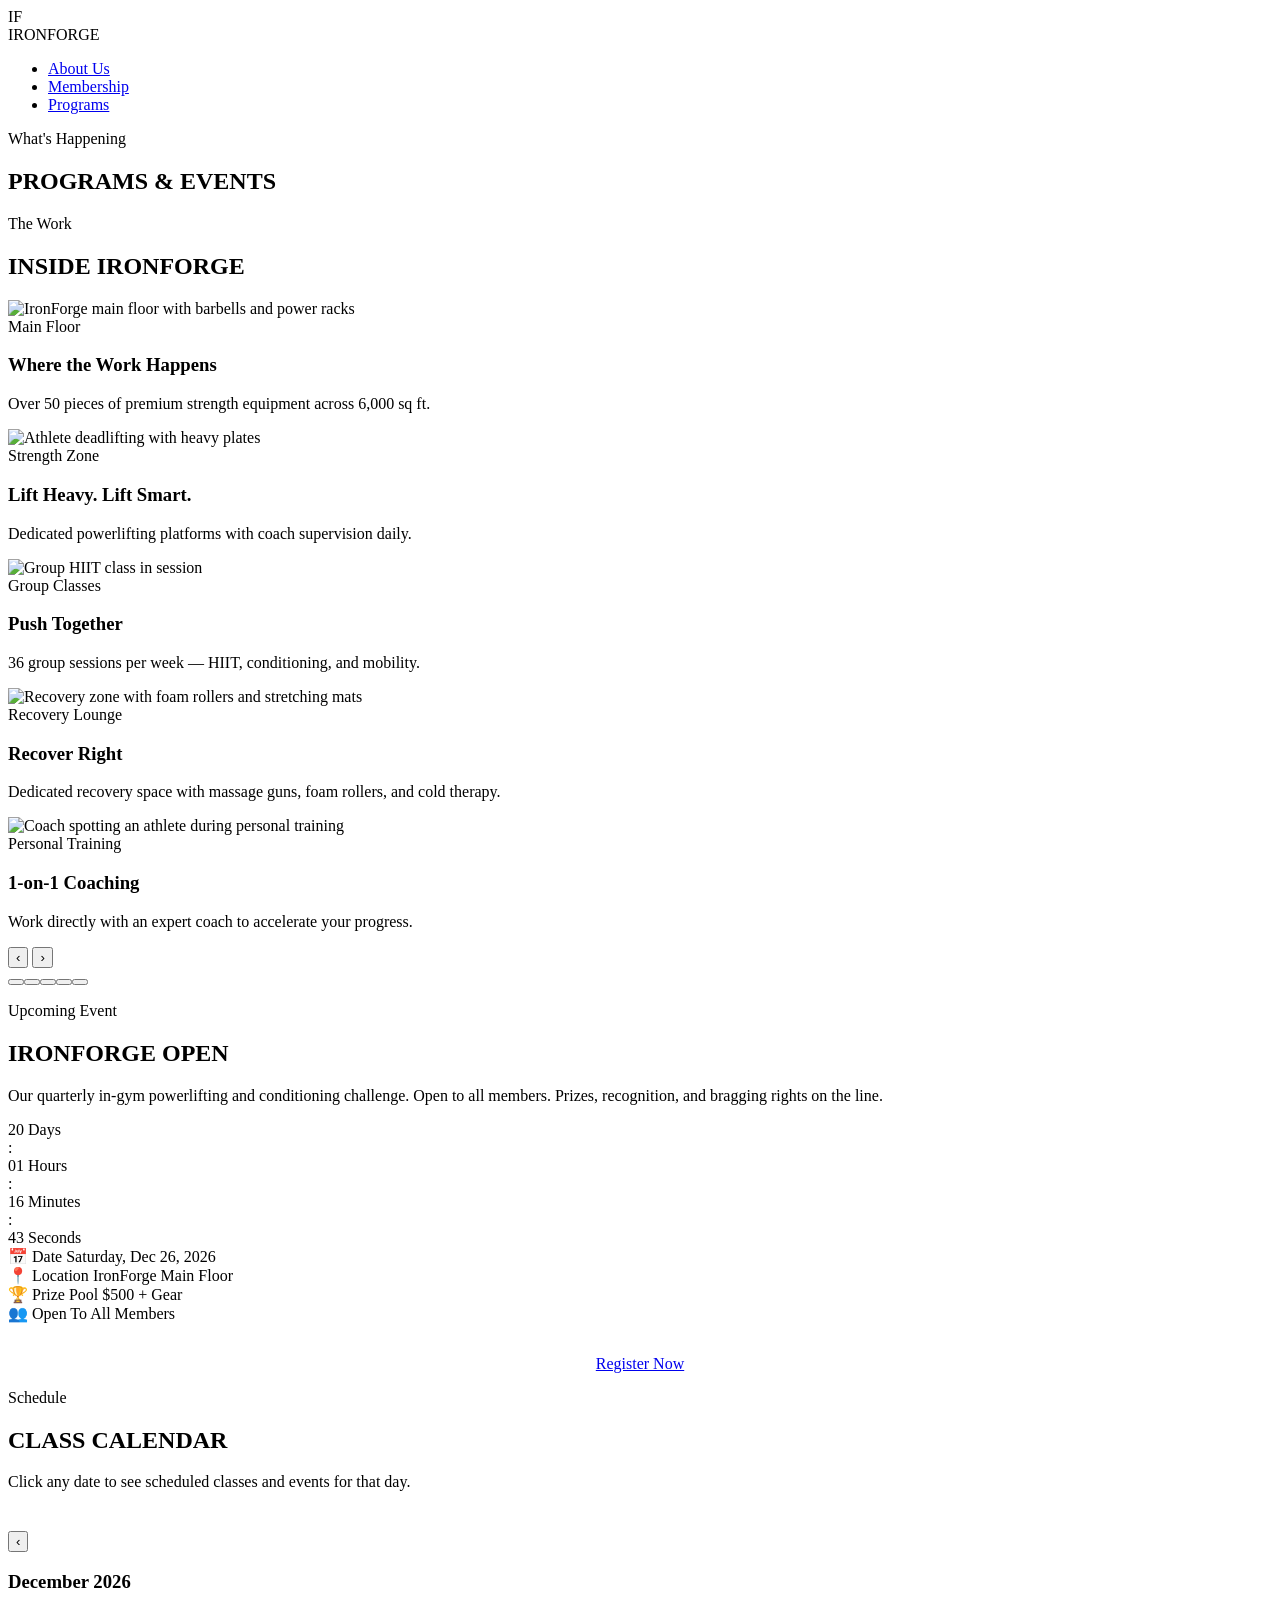
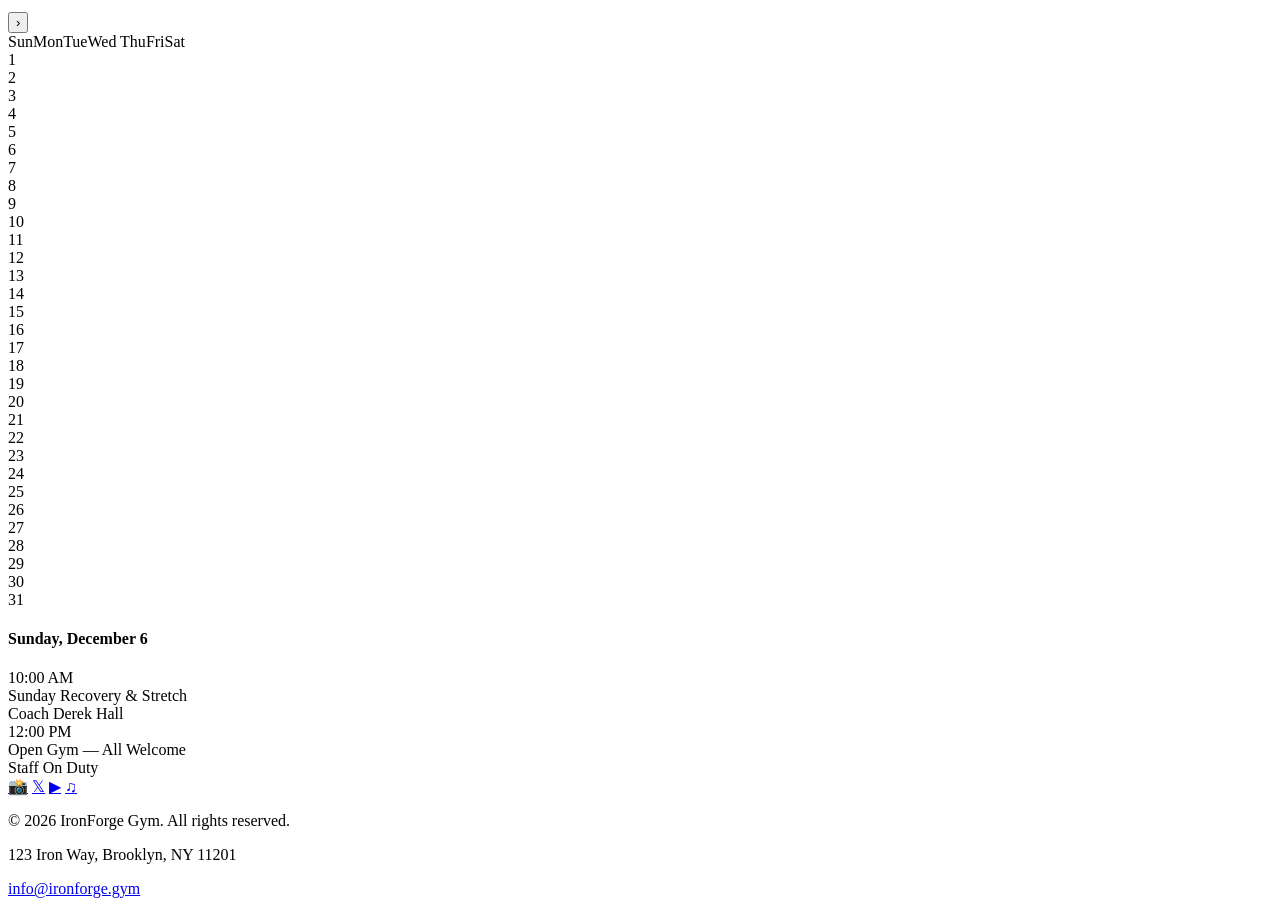
==== creativity.html @ 00d5fd5e "Add files via upload" ====
<!DOCTYPE html>
<html lang="en">
<head>
  <meta charset="UTF-8" />
  <meta name="viewport" content="width=device-width, initial-scale=1.0" />
  <title>IronForge Gym — Programs &amp; Events</title>
  <!-- Requirement: External CSS file -->
  <link rel="stylesheet" href="css/ironforge.css"/>
</head>
<body>
  <div class="page-wrapper">

    <!-- ── NAVBAR: Logo + Company Name + Nav Bar ── -->
    <nav class="navbar">
      <div class="navbar-brand">
        <div class="navbar-logo">IF</div>
        <span class="navbar-name">IRON<span>FORGE</span></span>
      </div>
      <ul class="navbar-links">
        <li><a href="index.html">About Us</a></li>
        <li><a href="membership.html">Membership</a></li>
        <li><a href="creativity.html" class="active">Programs</a></li>
      </ul>
    </nav>

    <main>

      <!-- ── PAGE HEADER ── -->
      <section class="prog-header">
        <div class="container">
          <p class="section-label">What's Happening</p>
          <h1 class="section-title">PROGRAMS &amp; <span class="accent">EVENTS</span></h1>
          <div class="divider"></div>
        </div>
      </section>

      <!-- ══════════════════════════════════════════════
           WIREFRAME ROW 1:
           Pictures & Interactive Carousel — workout images
      ══════════════════════════════════════════════ -->
      <section class="section">
        <div class="container">
          <p class="section-label">The Work</p>
          <h2 class="section-title">INSIDE <span class="accent">IRONFORGE</span></h2>
          <div class="divider"></div>

          <!--
            CAROUSEL IMAGE RESOURCES (Unsplash — free commercial use):
            Slide 1: images/photo-1534438327276-14e5300c3a48.jpg
            Slide 2: images/photo-1574680096145-d05b474e2155.jpg
            Slide 3: images/photo-1517836357463-d25dfeac3438.jpg
            Slide 4: images/photo-1549576490-b0b4831ef60a.jpg
            Slide 5: images/photo-1583454110551-21f2fa2afe61.jpg
          -->
          <div class="carousel-wrap" id="gymCarousel">
            <div class="carousel-track" id="carouselTrack">

              <div class="carousel-slide active">
                <img src="images/photo-1534438327276-14e5300c3a48.jpg"
                     alt="IronForge main floor with barbells and power racks" />
                <div class="slide-caption">
                  <span class="cap-tag">Main Floor</span>
                  <h3 class="cap-title">Where the Work Happens</h3>
                  <p class="cap-body">Over 50 pieces of premium strength equipment across 6,000 sq ft.</p>
                </div>
              </div>

              <div class="carousel-slide">
                <img src="images/photo-1574680096145-d05b474e2155.jpg"
                     alt="Athlete deadlifting with heavy plates" />
                <div class="slide-caption">
                  <span class="cap-tag">Strength Zone</span>
                  <h3 class="cap-title">Lift Heavy. Lift Smart.</h3>
                  <p class="cap-body">Dedicated powerlifting platforms with coach supervision daily.</p>
                </div>
              </div>

              <div class="carousel-slide">
                <img src="images/photo-1517836357463-d25dfeac3438.jpg"
                     alt="Group HIIT class in session" />
                <div class="slide-caption">
                  <span class="cap-tag">Group Classes</span>
                  <h3 class="cap-title">Push Together</h3>
                  <p class="cap-body">36 group sessions per week — HIIT, conditioning, and mobility.</p>
                </div>
              </div>

              <div class="carousel-slide">
                <img src="images/photo-1549576490-b0b4831ef60a.jpg"
                     alt="Recovery zone with foam rollers and stretching mats" />
                <div class="slide-caption">
                  <span class="cap-tag">Recovery Lounge</span>
                  <h3 class="cap-title">Recover Right</h3>
                  <p class="cap-body">Dedicated recovery space with massage guns, foam rollers, and cold therapy.</p>
                </div>
              </div>

              <div class="carousel-slide">
                <img src="images/photo-1583454110551-21f2fa2afe61.jpg"
                     alt="Coach spotting an athlete during personal training" />
                <div class="slide-caption">
                  <span class="cap-tag">Personal Training</span>
                  <h3 class="cap-title">1-on-1 Coaching</h3>
                  <p class="cap-body">Work directly with an expert coach to accelerate your progress.</p>
                </div>
              </div>

            </div><!-- /.carousel-track -->

            <button class="carousel-btn prev" id="carouselPrev" aria-label="Previous slide">&#8249;</button>
            <button class="carousel-btn next" id="carouselNext" aria-label="Next slide">&#8250;</button>
            <div class="carousel-dots" id="carouselDots"></div>
          </div><!-- /.carousel-wrap -->

        </div>
      </section>

      <!-- ══════════════════════════════════════════════
           WIREFRAME ROW 2:
           Countdown Clock — quarterly gym goal/event
      ══════════════════════════════════════════════ -->
      <section class="section section-dark">
        <div class="container">
          <p class="section-label">Upcoming Event</p>
          <h2 class="section-title">IRONFORGE <span class="accent">OPEN</span></h2>
          <div class="divider"></div>
          <p class="countdown-sub">
            Our quarterly in-gym powerlifting and conditioning challenge.
            Open to all members. Prizes, recognition, and bragging rights on the line.
          </p>

          <!-- Countdown clock — updated every second by JS -->
          <div class="countdown-grid" id="countdownClock">
            <div class="countdown-unit">
              <span class="count-num" id="cntDays">00</span>
              <span class="count-label">Days</span>
            </div>
            <div class="countdown-sep">:</div>
            <div class="countdown-unit">
              <span class="count-num" id="cntHours">00</span>
              <span class="count-label">Hours</span>
            </div>
            <div class="countdown-sep">:</div>
            <div class="countdown-unit">
              <span class="count-num" id="cntMins">00</span>
              <span class="count-label">Minutes</span>
            </div>
            <div class="countdown-sep">:</div>
            <div class="countdown-unit">
              <span class="count-num" id="cntSecs">00</span>
              <span class="count-label">Seconds</span>
            </div>
          </div>

          <!-- Event detail strip -->
          <div class="event-detail-row">
            <div class="event-detail">
              <span class="ed-icon">&#128197;</span>
              <span class="ed-label">Date</span>
              <span class="ed-value" id="eventDateDisplay">&#8212;</span>
            </div>
            <div class="event-detail">
              <span class="ed-icon">&#128205;</span>
              <span class="ed-label">Location</span>
              <span class="ed-value">IronForge Main Floor</span>
            </div>
            <div class="event-detail">
              <span class="ed-icon">&#127942;</span>
              <span class="ed-label">Prize Pool</span>
              <span class="ed-value">$500 + Gear</span>
            </div>
            <div class="event-detail">
              <span class="ed-icon">&#128101;</span>
              <span class="ed-label">Open To</span>
              <span class="ed-value">All Members</span>
            </div>
          </div>

          <div style="text-align:center; margin-top:2rem;">
            <a href="membership.html" class="btn btn-primary">Register Now</a>
          </div>
        </div>
      </section>

      <!-- ══════════════════════════════════════════════
           WIREFRAME ROW 3:
           Interactive Calendar — shows gym events
      ══════════════════════════════════════════════ -->
      <section class="section">
        <div class="container">
          <p class="section-label">Schedule</p>
          <h2 class="section-title">CLASS <span class="accent">CALENDAR</span></h2>
          <div class="divider"></div>
          <p style="color:var(--text-secondary); margin-bottom:2.5rem;">
            Click any date to see scheduled classes and events for that day.
          </p>

          <div class="cal-layout">

            <!-- Calendar grid -->
            <div class="cal-wrap">
              <div class="cal-header">
                <button class="cal-nav" id="calPrev" aria-label="Previous month">&#8249;</button>
                <h3 class="cal-month-name" id="calMonthName">&#8212;</h3>
                <button class="cal-nav" id="calNext" aria-label="Next month">&#8250;</button>
              </div>
              <div class="cal-day-labels">
                <span>Sun</span><span>Mon</span><span>Tue</span><span>Wed</span>
                <span>Thu</span><span>Fri</span><span>Sat</span>
              </div>
              <div class="cal-grid" id="calGrid"></div>
            </div>

            <!-- Events panel (populated by JS on date click) -->
            <div class="cal-events-panel" id="calEventsPanel">
              <h4 class="panel-heading" id="panelDateLabel">Select a date</h4>
              <div id="panelEventsContent">
                <p class="panel-empty">Click a date on the calendar to view scheduled events and classes.</p>
              </div>
            </div>

          </div><!-- /.cal-layout -->
        </div>
      </section>

    </main>

    <!-- ── FOOTER: Social media left — Copyright & email right ── -->
    <footer class="site-footer">
      <div class="container">
        <div class="footer-inner">
          <div class="footer-social">
            <a href="#" class="social-icon" aria-label="Instagram">&#128248;</a>
            <a href="#" class="social-icon" aria-label="Twitter / X">&#120143;</a>
            <a href="#" class="social-icon" aria-label="YouTube">&#9654;</a>
            <a href="#" class="social-icon" aria-label="TikTok">&#9835;</a>
          </div>
          <p class="footer-copy">&copy; 2026 IronForge Gym. All rights reserved.</p>
          <div class="footer-contact">
            <p>123 Iron Way, Brooklyn, NY 11201</p>
            <a href="mailto:info@ironforge.gym">info@ironforge.gym</a>
          </div>
        </div>
      </div>
    </footer>

  </div><!-- /.page-wrapper -->

  <script>
    'use strict';

    // ── Navbar scroll shadow ──
    (function navbarScroll() {
      const navbar = document.querySelector('.navbar');
      if (!navbar) return;
      window.addEventListener('scroll', () => {
        navbar.style.boxShadow = window.scrollY > 40 ? '0 4px 20px rgba(0,0,0,0.5)' : 'none';
      }, { passive: true });
    })();

    // ── Utility ──
    function pad(n) { return String(n).padStart(2, '0'); }

    // ============================================================
    // FEATURE 1: IMAGE CAROUSEL
    // Demonstrates: Variables, Arrays, Functions, Loops,
    //               Selection, DOM, Event Handling
    // ============================================================
    (function initCarousel() {

      // ── Variables ──
      const slides        = document.querySelectorAll('.carousel-slide');
      const dotsContainer = document.getElementById('carouselDots');
      const prevBtn       = document.getElementById('carouselPrev');
      const nextBtn       = document.getElementById('carouselNext');

      if (!slides.length || !dotsContainer) return;

      let currentIndex = 0;
      let autoInterval = null;
      const AUTO_DELAY = 5000;

      // ── Array: convert NodeList to Array ──
      const slideArray = Array.from(slides);
      let dotsArray = [];

      // ── Function: build dot nav using a loop ──
      function buildDots() {
        dotsContainer.innerHTML = '';
        dotsArray = [];
        for (let i = 0; i < slideArray.length; i++) {
          const dot = document.createElement('button');
          dot.className = 'carousel-dot' + (i === 0 ? ' active' : '');
          dot.setAttribute('aria-label', 'Go to slide ' + (i + 1));
          // ── Event handling ──
          dot.addEventListener('click', function() { goTo(i); resetAutoPlay(); });
          dotsContainer.appendChild(dot);
          dotsArray.push(dot);
        }
      }

      // ── Function: show a slide by index ──
      function goTo(index) {
        // ── Selection statement ──
        if (index < 0) { index = slideArray.length - 1; }
        else if (index >= slideArray.length) { index = 0; }

        // ── Loop: remove active from all ──
        for (let i = 0; i < slideArray.length; i++) {
          slideArray[i].classList.remove('active');
          if (dotsArray[i]) dotsArray[i].classList.remove('active');
        }
        // ── DOM modification ──
        slideArray[index].classList.add('active');
        if (dotsArray[index]) dotsArray[index].classList.add('active');
        currentIndex = index;
      }

      function next() { goTo(currentIndex + 1); }
      function prev() { goTo(currentIndex - 1); }
      function startAutoPlay() { autoInterval = setInterval(next, AUTO_DELAY); }
      function resetAutoPlay() { clearInterval(autoInterval); startAutoPlay(); }

      // ── Event handling: prev/next buttons ──
      if (prevBtn) { prevBtn.addEventListener('click', function() { prev(); resetAutoPlay(); }); }
      if (nextBtn) { nextBtn.addEventListener('click', function() { next(); resetAutoPlay(); }); }

      // ── Event handling: keyboard arrows ──
      document.addEventListener('keydown', function(e) {
        // ── Switch statement ──
        switch (e.key) {
          case 'ArrowLeft':  prev(); resetAutoPlay(); break;
          case 'ArrowRight': next(); resetAutoPlay(); break;
        }
      });

      // ── Event handling: touch swipe ──
      let touchStartX = 0;
      const carouselWrap = document.getElementById('gymCarousel');
      if (carouselWrap) {
        carouselWrap.addEventListener('touchstart', function(e) {
          touchStartX = e.touches[0].clientX;
        }, { passive: true });
        carouselWrap.addEventListener('touchend', function(e) {
          const delta = e.changedTouches[0].clientX - touchStartX;
          if (delta < -50) { next(); resetAutoPlay(); }
          else if (delta > 50) { prev(); resetAutoPlay(); }
        }, { passive: true });
      }

      buildDots();
      goTo(0);
      startAutoPlay();
    })();

    // ============================================================
    // FEATURE 2: COUNTDOWN CLOCK
    // Demonstrates: Variables, Arrays, Functions, Loops,
    //               Selection, DOM, Event Handling
    // ============================================================
    (function initCountdown() {

      // ── Variables ──
      const daysEl      = document.getElementById('cntDays');
      const hoursEl     = document.getElementById('cntHours');
      const minsEl      = document.getElementById('cntMins');
      const secsEl      = document.getElementById('cntSecs');
      const dateDisplay = document.getElementById('eventDateDisplay');

      if (!daysEl) return;

      // ── Function: find next quarterly event (last Sat of Mar/Jun/Sep/Dec) ──
      function getNextEventDate() {
        const now = new Date();
        // ── Array: quarterly event months ──
        const eventMonths = [2, 5, 8, 11];
        let candidates = [];

        // ── Loop: build candidate dates for this year and next ──
        for (let year = now.getFullYear(); year <= now.getFullYear() + 1; year++) {
          for (let m = 0; m < eventMonths.length; m++) {
            const month      = eventMonths[m];
            const lastDay    = new Date(year, month + 1, 0);
            const dayOfWeek  = lastDay.getDay();
            const offset     = (dayOfWeek >= 6) ? 0 : dayOfWeek + 1;
            const lastSat    = new Date(year, month + 1, 0 - offset);
            lastSat.setHours(9, 0, 0, 0);
            // ── Selection statement ──
            if (lastSat > now) { candidates.push(lastSat); }
          }
        }
        candidates.sort(function(a, b) { return a - b; });
        return candidates[0] || new Date(now.getFullYear() + 1, 2, 28, 9, 0, 0);
      }

      const eventDate = getNextEventDate();

      // ── Function: format event date for display ──
      function formatEventDate(d) {
        const months = ['Jan','Feb','Mar','Apr','May','Jun','Jul','Aug','Sep','Oct','Nov','Dec'];
        const days   = ['Sunday','Monday','Tuesday','Wednesday','Thursday','Friday','Saturday'];
        return days[d.getDay()] + ', ' + months[d.getMonth()] + ' ' + d.getDate() + ', ' + d.getFullYear();
      }

      // ── DOM modification ──
      if (dateDisplay) { dateDisplay.textContent = formatEventDate(eventDate); }

      // ── Function: tick animation ──
      function animateTick(el) {
        el.classList.add('tick');
        setTimeout(function() { el.classList.remove('tick'); }, 150);
      }

      let prevDays = -1, prevHours = -1, prevMins = -1, prevSecs = -1;

      // ── Function: update the countdown every second ──
      function updateCountdown() {
        const now  = new Date();
        const diff = eventDate - now;

        // ── Selection statement ──
        if (diff <= 0) {
          daysEl.textContent = hoursEl.textContent = minsEl.textContent = secsEl.textContent = '00';
          return;
        }

        const totalSecs = Math.floor(diff / 1000);
        const days  = Math.floor(totalSecs / 86400);
        const hours = Math.floor((totalSecs % 86400) / 3600);
        const mins  = Math.floor((totalSecs % 3600) / 60);
        const secs  = totalSecs % 60;

        // ── Array of units + loop to update DOM efficiently ──
        const units = [
          { el: daysEl,  val: days,  prev: prevDays  },
          { el: hoursEl, val: hours, prev: prevHours },
          { el: minsEl,  val: mins,  prev: prevMins  },
          { el: secsEl,  val: secs,  prev: prevSecs  }
        ];
        for (let i = 0; i < units.length; i++) {
          if (units[i].val !== units[i].prev) {
            units[i].el.textContent = pad(units[i].val);
            animateTick(units[i].el);
          }
        }

        prevDays = days; prevHours = hours; prevMins = mins; prevSecs = secs;
      }

      // ── Event: start interval ──
      updateCountdown();
      setInterval(updateCountdown, 1000);

    })();

    // ============================================================
    // FEATURE 3: INTERACTIVE CALENDAR
    // Demonstrates: Variables, Arrays, Functions, Loops,
    //               Selection, DOM, Event Handling
    // ============================================================
    (function initCalendar() {

      // ── Variables ──
      const calGrid            = document.getElementById('calGrid');
      const calMonthName       = document.getElementById('calMonthName');
      const calPrev            = document.getElementById('calPrev');
      const calNext            = document.getElementById('calNext');
      const panelDateLabel     = document.getElementById('panelDateLabel');
      const panelEventsContent = document.getElementById('panelEventsContent');

      if (!calGrid) return;

      const today = new Date();
      let viewYear  = today.getFullYear();
      let viewMonth = today.getMonth();
      let selectedDate = null;

      // ── Arrays ──
      const MONTHS = [
        'January','February','March','April','May','June',
        'July','August','September','October','November','December'
      ];

      // ── Array: weekly recurring class schedule ──
      const weeklySchedule = [
        { day: 1, time: '6:00 AM',  name: 'Morning HIIT',             coach: 'Coach Leila Santos'  },
        { day: 1, time: '12:00 PM', name: 'Lunch Lift',               coach: 'Coach Marcus Rivera' },
        { day: 1, time: '6:30 PM',  name: 'Strength Fundamentals',    coach: 'Coach Marcus Rivera' },
        { day: 2, time: '7:00 AM',  name: 'Mobility & Recovery Flow', coach: 'Coach Derek Hall'    },
        { day: 2, time: '5:30 PM',  name: 'Barbell Conditioning',     coach: 'Coach Marcus Rivera' },
        { day: 3, time: '6:00 AM',  name: 'Morning HIIT',             coach: 'Coach Leila Santos'  },
        { day: 3, time: '12:00 PM', name: 'Core & Conditioning',      coach: 'Coach Leila Santos'  },
        { day: 3, time: '7:00 PM',  name: 'Powerlifting Club',        coach: 'Coach Marcus Rivera' },
        { day: 4, time: '6:30 AM',  name: 'Endurance & Cardio Blast', coach: 'Coach Leila Santos'  },
        { day: 4, time: '5:30 PM',  name: 'Mobility Workshop',        coach: 'Coach Derek Hall'    },
        { day: 5, time: '6:00 AM',  name: 'Morning HIIT',             coach: 'Coach Leila Santos'  },
        { day: 5, time: '12:00 PM', name: 'Deadlift Masterclass',     coach: 'Coach Marcus Rivera' },
        { day: 5, time: '6:00 PM',  name: 'Friday Night Lifts',       coach: 'Open Floor'          },
        { day: 6, time: '9:00 AM',  name: 'Weekend Warrior HIIT',     coach: 'Coach Leila Santos'  },
        { day: 6, time: '11:00 AM', name: 'Olympic Lifting Intro',    coach: 'Coach Marcus Rivera' },
        { day: 0, time: '10:00 AM', name: 'Sunday Recovery & Stretch',coach: 'Coach Derek Hall'    },
        { day: 0, time: '12:00 PM', name: 'Open Gym — All Welcome',   coach: 'Staff On Duty'       }
      ];

      // ── Array: one-time special events ──
      const specialEvents = [
        { year: 2026, month: 4, day: 30, time: '9:00 AM',  name: 'IronForge Open — Quarterly Challenge', coach: 'All Coaches'         },
        { year: 2026, month: 5, day: 15, time: '6:30 PM',  name: 'Member Appreciation Night',            coach: 'IronForge Staff'     },
        { year: 2026, month: 5, day: 20, time: '10:00 AM', name: 'Progress Photo Day',                   coach: 'All Members Welcome' },
        { year: 2026, month: 6, day:  4, time: 'ALL DAY',  name: 'Independence Day — GYM CLOSED',        coach: ''                    },
        { year: 2026, month: 6, day: 19, time: '9:00 AM',  name: 'Summer Shred Challenge Kickoff',       coach: 'Coach Leila Santos'  }
      ];

      // ── Function: get events for a specific date ──
      function getEventsForDate(year, month, day) {
        const dayOfWeek = new Date(year, month, day).getDay();
        let events = [];

        // ── Loop: collect matching weekly events ──
        for (let i = 0; i < weeklySchedule.length; i++) {
          if (weeklySchedule[i].day === dayOfWeek) { events.push(weeklySchedule[i]); }
        }
        // ── Loop: check for special events on this date ──
        for (let j = 0; j < specialEvents.length; j++) {
          const se = specialEvents[j];
          if (se.year === year && se.month === month && se.day === day) { events.unshift(se); }
        }

        // Sort by time
        events.sort(function(a, b) {
          function parseHour(t) {
            const match = t.match(/^(\d+):(\d+)\s*(AM|PM)?/i);
            if (!match) return 0;
            let h = parseInt(match[1]);
            const isPM = match[3] && match[3].toUpperCase() === 'PM';
            if (isPM && h !== 12) h += 12;
            if (!isPM && h === 12) h = 0;
            return h * 60 + parseInt(match[2]);
          }
          return parseHour(a.time) - parseHour(b.time);
        });

        return events;
      }

      function dateHasEvents(y, m, d) { return getEventsForDate(y, m, d).length > 0; }

      // ── Function: render the calendar grid for a month ──
      function renderCalendar(year, month) {
        // ── DOM modification ──
        calMonthName.textContent = MONTHS[month] + ' ' + year;
        calGrid.innerHTML = '';

        const firstDay    = new Date(year, month, 1).getDay();
        const daysInMonth = new Date(year, month + 1, 0).getDate();

        // ── Loop: empty cells before first day ──
        for (let e = 0; e < firstDay; e++) {
          const empty = document.createElement('div');
          empty.className = 'cal-cell empty';
          calGrid.appendChild(empty);
        }

        // ── Loop: one cell per day ──
        for (let d = 1; d <= daysInMonth; d++) {
          const cell = document.createElement('div');
          cell.className = 'cal-cell';
          cell.setAttribute('data-day', d);

          // ── Selection statements: mark today and selected ──
          const isToday = (d === today.getDate() && month === today.getMonth() && year === today.getFullYear());
          if (isToday) cell.classList.add('today');
          if (selectedDate && selectedDate.d === d && selectedDate.m === month && selectedDate.y === year) {
            cell.classList.add('selected');
          }

          const numSpan = document.createElement('span');
          numSpan.className = 'cell-num';
          numSpan.textContent = d;
          cell.appendChild(numSpan);

          // Show dot if events exist on this day
          if (dateHasEvents(year, month, d)) {
            const dot = document.createElement('span');
            dot.className = 'cell-dot';
            cell.appendChild(dot);
          }

          // ── Event handling: click on a date ──
          cell.addEventListener('click', function() { handleDateClick(year, month, d); });
          calGrid.appendChild(cell);
        }
      }

      // ── Function: handle date selection ──
      function handleDateClick(year, month, day) {
        selectedDate = { y: year, m: month, d: day };

        // ── Loop: clear selected state on all cells ──
        const cells = calGrid.querySelectorAll('.cal-cell:not(.empty)');
        for (let i = 0; i < cells.length; i++) { cells[i].classList.remove('selected'); }

        const clickedCell = calGrid.querySelector('[data-day="' + day + '"]');
        if (clickedCell) clickedCell.classList.add('selected');

        renderEventPanel(year, month, day);
      }

      // ── Function: populate the events panel for selected date ──
      function renderEventPanel(year, month, day) {
        const dayNames = ['Sunday','Monday','Tuesday','Wednesday','Thursday','Friday','Saturday'];
        // ── DOM modification ──
        panelDateLabel.textContent = dayNames[new Date(year, month, day).getDay()] + ', ' + MONTHS[month] + ' ' + day;

        const events = getEventsForDate(year, month, day);

        // ── Selection statement: empty vs populated ──
        if (events.length === 0) {
          panelEventsContent.innerHTML = '<p class="no-events-msg">No scheduled events. Open gym hours still apply — 5AM to 11PM.</p>';
          return;
        }

        let html = '';
        // ── Loop: build event HTML from array ──
        for (let i = 0; i < events.length; i++) {
          const ev = events[i];
          html += '<div class="event-item">'
                + '<span class="event-time">' + ev.time + '</span>'
                + '<div class="event-name">' + ev.name + '</div>'
                + (ev.coach ? '<div class="event-coach">' + ev.coach + '</div>' : '')
                + '</div>';
        }
        // ── DOM modification ──
        panelEventsContent.innerHTML = html;
      }

      // ── Event handling: prev/next month buttons ──
      calPrev.addEventListener('click', function() {
        viewMonth--;
        // ── Selection statement ──
        if (viewMonth < 0) { viewMonth = 11; viewYear--; }
        renderCalendar(viewYear, viewMonth);
      });

      calNext.addEventListener('click', function() {
        viewMonth++;
        // ── Selection statement ──
        if (viewMonth > 11) { viewMonth = 0; viewYear++; }
        renderCalendar(viewYear, viewMonth);
      });

      // Initialize: render calendar and auto-select today
      renderCalendar(viewYear, viewMonth);
      handleDateClick(today.getFullYear(), today.getMonth(), today.getDate());

    })();
  </script>
</body>
</html>
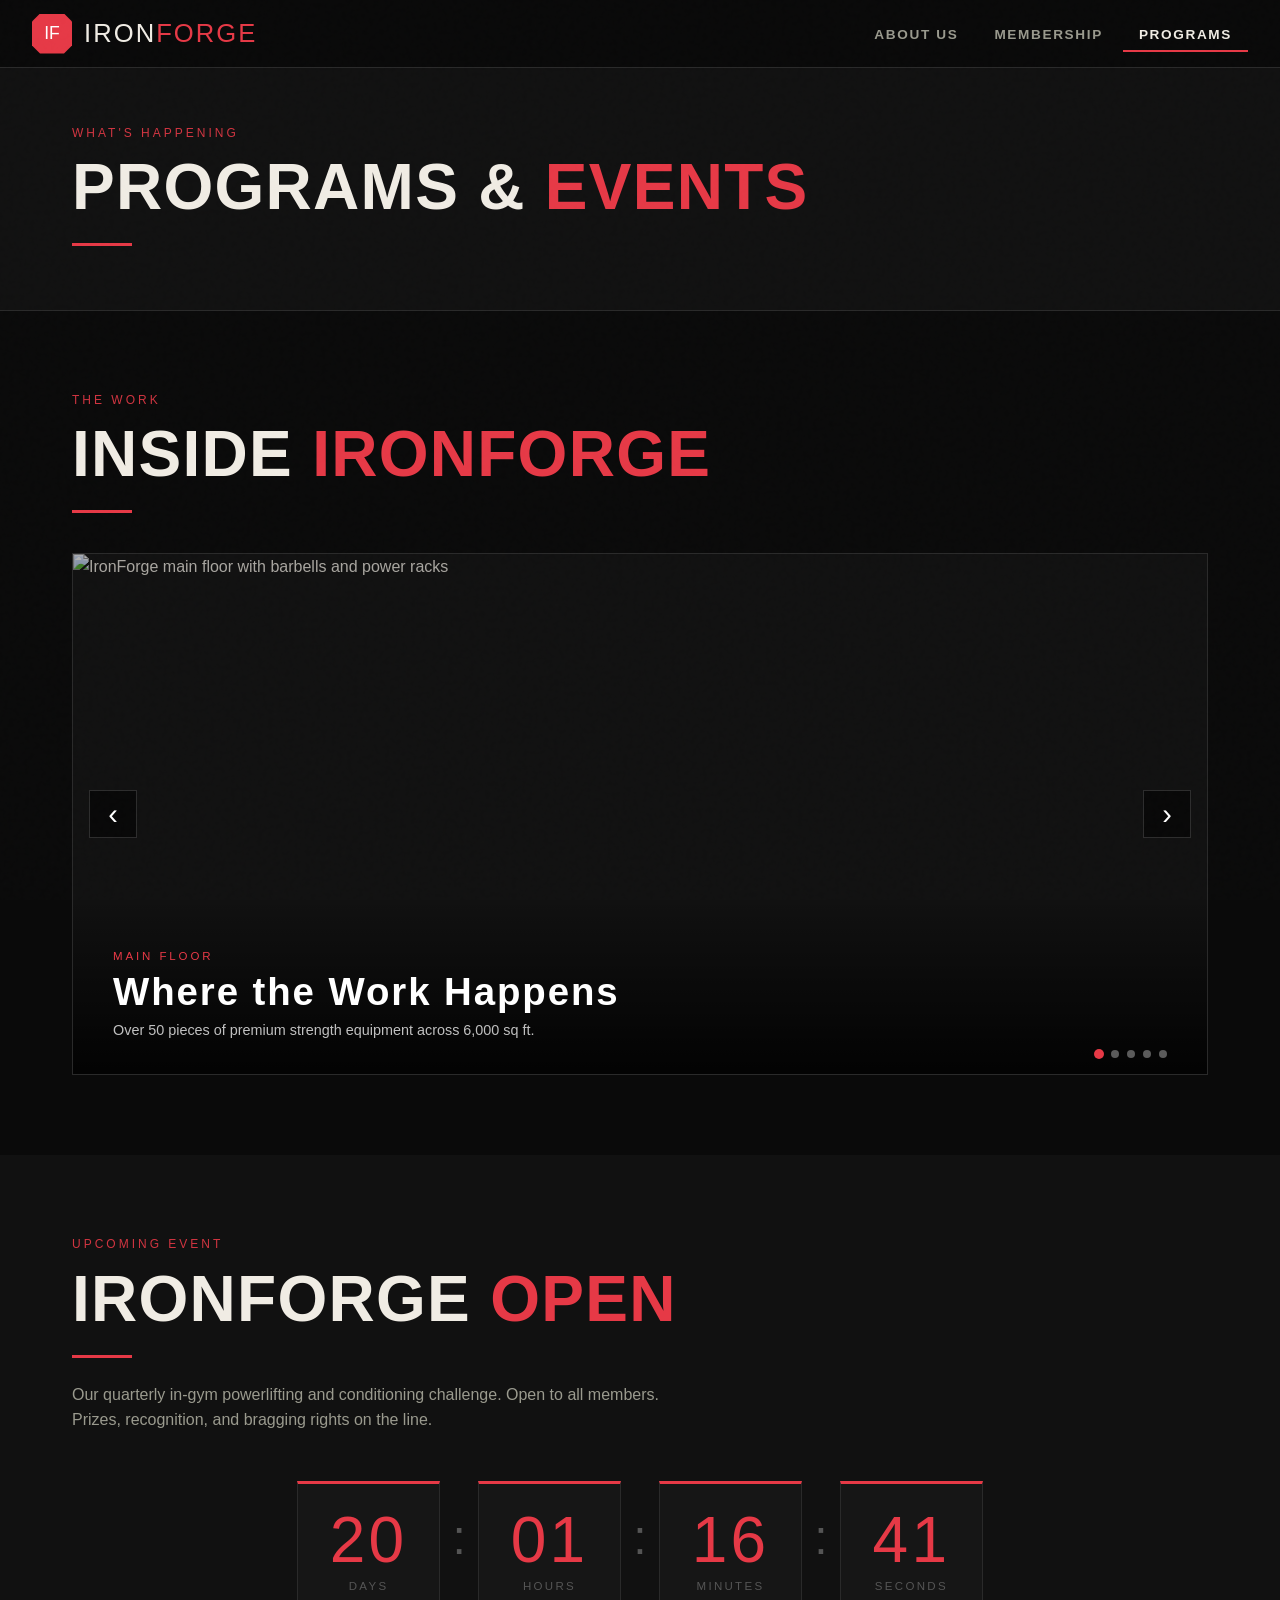
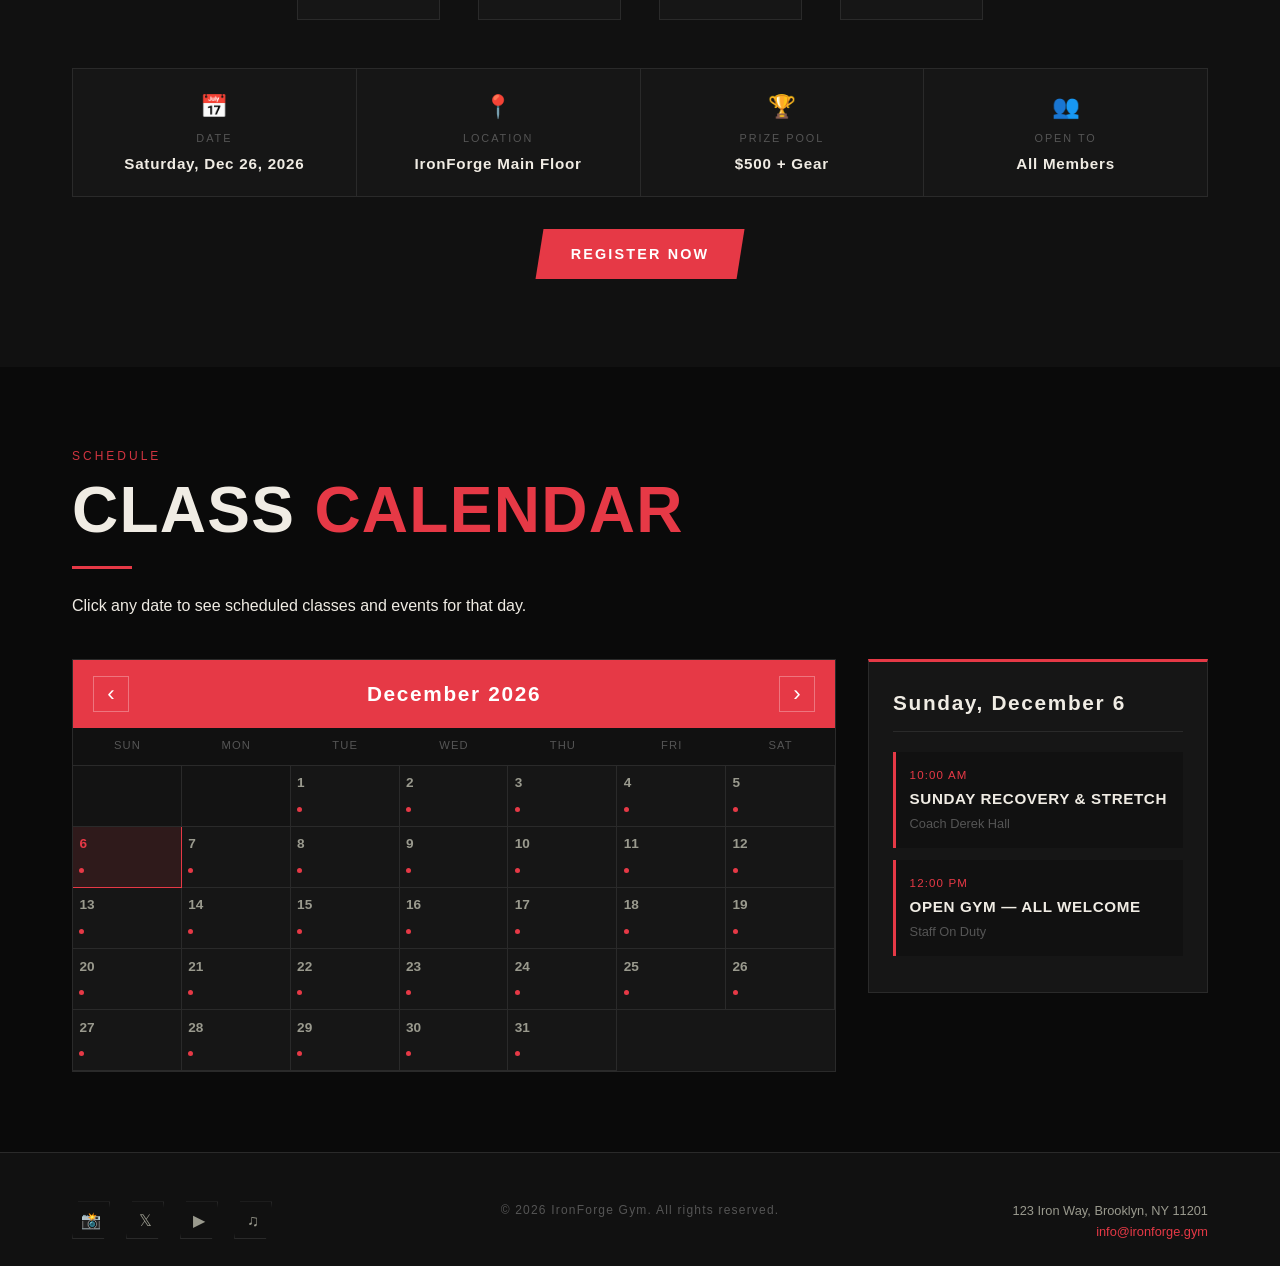
==== commit 66db89f1: "Update creativity.html" ====
--- a/creativity.html
+++ b/creativity.html
@@ -5,7 +5,7 @@
   <meta name="viewport" content="width=device-width, initial-scale=1.0" />
   <title>IronForge Gym — Programs &amp; Events</title>
   <!-- Requirement: External CSS file -->
-  <link rel="stylesheet" href="css/ironforge.css"/>
+  <link rel="stylesheet" href="ironforge.css"/>
 </head>
 <body>
   <div class="page-wrapper">
--- a/ironforge.css
+++ b/ironforge.css
@@ -0,0 +1,1328 @@
+/* =============================================
+   IRONFORGE GYM — GLOBAL STYLES
+   Dark Industrial Aesthetic
+   External CSS File — Requirement: CSS must be
+   written in an external .css file
+   ============================================= */
+
+/* Requirement: Google Fonts import for consistent typography across all pages */
+@import url('https://fonts.googleapis.com/css2?family=Bebas+Neue&family=Barlow+Condensed:wght@300;400;600;700&family=Barlow:wght@300;400;500&display=swap');
+
+/* ── Reset & Base ── */
+*, *::before, *::after { box-sizing: border-box; margin: 0; padding: 0; }
+
+body {
+  scroll-behavior: smooth; /* Requirement: Applied directly to scroll container instead of html root */
+  background-color: #0a0a0a;
+  color: #f0ece4;
+  font-family: 'Barlow', sans-serif;
+  font-weight: 300;
+  line-height: 1.6;
+  overflow-x: hidden;
+}
+
+img { max-width: 100%; display: block; }
+a { color: inherit; text-decoration: none; }
+ul { list-style: none; }
+
+/* ── Utility ── */
+/* Requirement: Box model — max-width, margin auto centers the layout */
+.container { max-width: 1200px; margin: 0 auto; padding: 0 2rem; } /* Requirement: Box model — padding */
+.section { padding: 5rem 0; } /* Requirement: Box model — padding */
+.section-title {
+  font-family: 'Bebas Neue', sans-serif;
+  font-size: clamp(2.5rem, 5vw, 4rem);
+  line-height: 1;
+  letter-spacing: 0.02em;
+  color: #f0ece4;
+}
+.accent { color: #e63946; }
+.gold { color: #c9a84c; }
+
+.btn {
+  display: inline-block;
+  font-family: 'Barlow Condensed', sans-serif;
+  font-size: 0.9rem;
+  font-weight: 700;
+  letter-spacing: 0.15em;
+  text-transform: uppercase;
+  padding: 0.85rem 2.2rem; /* Requirement: Box model — padding */
+  border: none;            /* Requirement: Box model — border */
+  cursor: pointer;
+  transition: all 0.25s ease;
+  position: relative;
+  overflow: hidden;
+}
+.btn-primary {
+  background: #e63946;
+  color: #fff;
+  clip-path: polygon(8px 0%, 100% 0%, calc(100% - 8px) 100%, 0% 100%);
+}
+.btn-primary:hover {
+  background: #c0303c;
+  transform: translateY(-2px);
+  box-shadow: 0 8px 25px rgba(230, 57, 70, 0.35); /* Requirement: box-shadow */
+}
+.btn-outline {
+  background: transparent;
+  color: #f0ece4;
+  border: 1px solid #2a2a2a; /* Requirement: Box model — border */
+  clip-path: polygon(8px 0%, 100% 0%, calc(100% - 8px) 100%, 0% 100%);
+}
+.btn-outline:hover {
+  border-color: #e63946;
+  color: #e63946;
+}
+
+/* ── NAVBAR ── */
+.navbar {
+  position: fixed;
+  top: 0; left: 0; right: 0;
+  z-index: 1000;
+  background: rgba(10, 10, 10, 0.92);
+  backdrop-filter: blur(12px);
+  border-bottom: 1px solid #2a2a2a; /* Requirement: Box model — border */
+  padding: 0 2rem;                         /* Requirement: Box model — padding */
+  height: 68px;
+  display: flex;
+  align-items: center;
+  justify-content: space-between;
+  transition: background 0.3s;
+}
+
+.navbar-brand {
+  display: flex;
+  align-items: center;
+  gap: 0.75rem;
+}
+.navbar-logo {
+  width: 40px;
+  height: 40px;
+  background: #e63946;
+  clip-path: polygon(20% 0%, 80% 0%, 100% 20%, 100% 80%, 80% 100%, 20% 100%, 0% 80%, 0% 20%);
+  display: flex;
+  align-items: center;
+  justify-content: center;
+  font-family: 'Bebas Neue', sans-serif;
+  font-size: 1.1rem;
+  color: #fff;
+  flex-shrink: 0;
+}
+.navbar-name {
+  font-family: 'Bebas Neue', sans-serif;
+  font-size: 1.6rem;
+  letter-spacing: 0.08em;
+  color: #f0ece4;
+}
+.navbar-name span { color: #e63946; }
+
+.navbar-links {
+  display: flex;
+  gap: 0.25rem;
+  align-items: center;
+}
+.navbar-links a {
+  font-family: 'Barlow Condensed', sans-serif;
+  font-size: 0.85rem;
+  font-weight: 600;
+  letter-spacing: 0.12em;
+  text-transform: uppercase;
+  color: #9a9a8e;
+  padding: 0.5rem 1rem;
+  border-bottom: 2px solid transparent;
+  transition: all 0.2s;
+}
+.navbar-links a:hover,
+.navbar-links a.active {
+  color: #f0ece4;
+  border-bottom-color: #e63946;
+}
+
+/* ── FOOTER ── */
+.site-footer {
+  background: #111111;
+  border-top: 1px solid #2a2a2a;
+  padding: 3rem 0 1.5rem;
+  margin-top: auto;
+}
+.footer-inner {
+  display: grid;
+  grid-template-columns: 1fr auto 1fr;
+  align-items: start;
+  gap: 2rem;
+}
+.footer-social { display: flex; gap: 1rem; }
+.social-icon {
+  width: 38px; height: 38px;
+  border: 1px solid #2a2a2a;
+  display: flex; align-items: center; justify-content: center;
+  font-size: 1rem;
+  color: #9a9a8e;
+  transition: all 0.2s;
+  clip-path: polygon(6px 0%, 100% 0%, calc(100% - 6px) 100%, 0% 100%);
+}
+.social-icon:hover { border-color: #e63946; color: #e63946; }
+.footer-copy {
+  font-family: 'Barlow Condensed', sans-serif;
+  font-size: 0.75rem;
+  letter-spacing: 0.1em;
+  color: #555;
+  text-align: center;
+}
+.footer-contact {
+  text-align: right;
+  font-family: 'Barlow Condensed', sans-serif;
+  font-size: 0.8rem;
+  color: #9a9a8e;
+}
+.footer-contact a { color: #e63946; }
+.footer-contact a:hover { text-decoration: underline; }
+
+/* ── CARDS ── */
+.card {
+  background: #161616;
+  border: 1px solid #2a2a2a;           /* Requirement: Box model — border */
+  border-top: 3px solid #e63946;       /* Requirement: Box model — border */
+  padding: 2rem;                             /* Requirement: Box model — padding */
+  transition: all 0.3s ease;
+}
+.card:hover {
+  background: #1e1e1e;
+  transform: translateY(-4px);
+  box-shadow: 0 12px 30px rgba(0,0,0,0.4);  /* Requirement: box-shadow */
+}
+.card-icon {
+  font-size: 2rem;
+  margin-bottom: 1rem;
+}
+.card-title {
+  font-family: 'Barlow Condensed', sans-serif;
+  font-size: 1.3rem;
+  font-weight: 700;
+  letter-spacing: 0.05em;
+  color: #f0ece4;
+  margin-bottom: 0.5rem;
+  text-transform: uppercase;
+}
+.card-body {
+  font-size: 0.9rem;
+  color: #9a9a8e;
+  line-height: 1.7;
+}
+.card-price {
+  font-family: 'Bebas Neue', sans-serif;
+  font-size: 2.5rem;
+  color: #e63946;
+  margin-top: 1rem;
+}
+.card-price span {
+  font-family: 'Barlow Condensed', sans-serif;
+  font-size: 0.9rem;
+  color: #555;
+}
+
+/* ── FORM STYLES (Registration Page) ── */
+.form-group {
+  margin-bottom: 1.5rem; /* Requirement: Box model — margin */
+}
+.form-label {
+  display: block;
+  font-family: 'Barlow Condensed', sans-serif;
+  font-size: 0.8rem;
+  font-weight: 600;
+  letter-spacing: 0.15em;
+  text-transform: uppercase;
+  color: #9a9a8e;
+  margin-bottom: 0.5rem; /* Requirement: Box model — margin */
+}
+.form-control {
+  width: 100%;
+  background: #161616;
+  border: 1px solid #2a2a2a; /* Requirement: Box model — border */
+  color: #f0ece4;
+  font-family: 'Barlow', sans-serif;
+  font-size: 0.95rem;
+  padding: 0.85rem 1rem;           /* Requirement: Box model — padding */
+  outline: none;
+  transition: border-color 0.2s;
+  appearance: none;
+}
+.form-control:focus {
+  border-color: #e63946;                 /* Requirement: Focus state styling */
+  box-shadow: 0 0 0 2px rgba(230, 57, 70, 0.35);    /* Requirement: box-shadow on focus */
+}
+.form-control.error { border-color: #e63946; }
+.form-control::placeholder { color: #555; }
+select.form-control {
+  background-image: url("data:image/svg+xml,%3Csvg xmlns='http://www.w3.org/2000/svg' width='10' height='6'%3E%3Cpath d='M0 0l5 6 5-6z' fill='%23555'/%3E%3C/svg%3E");
+  background-repeat: no-repeat;
+  background-position: right 1rem center;
+  padding-right: 2.5rem;
+}
+.form-error {
+  font-size: 0.78rem;
+  color: #e63946;
+  margin-top: 0.3rem;
+  display: none;
+  font-family: 'Barlow Condensed', sans-serif;
+  letter-spacing: 0.05em;
+}
+.form-error.visible { display: block; }
+.form-row { display: grid; grid-template-columns: 1fr 1fr; gap: 1.25rem; }
+textarea.form-control { resize: vertical; min-height: 120px; }
+
+.form-success {
+  display: none;
+  background: rgba(40, 167, 69, 0.1);
+  border: 1px solid rgba(40, 167, 69, 0.4);
+  padding: 1.5rem 2rem;
+  text-align: center;
+  margin-top: 1.5rem;
+}
+.form-success.visible { display: block; }
+.form-success h3 {
+  font-family: 'Bebas Neue', sans-serif;
+  font-size: 1.8rem;
+  color: #4caf50;
+  margin-bottom: 0.5rem;
+}
+
+/* ── GRID HELPERS ── */
+.grid-3 { display: grid; grid-template-columns: repeat(3, 1fr); gap: 1.5rem; }
+.grid-2 { display: grid; grid-template-columns: repeat(2, 1fr); gap: 1.5rem; }
+.divider {
+  width: 60px; height: 3px;
+  background: #e63946;
+  margin: 1.5rem 0;
+}
+
+/* ── DECORATIVE NOISE OVERLAY ── */
+body::before {
+  content: '';
+  position: fixed;
+  inset: 0;
+  background-image: url("data:image/svg+xml,%3Csvg viewBox='0 0 200 200' xmlns='http://www.w3.org/2000/svg'%3E%3Cfilter id='n'%3E%3CfeTurbulence type='fractalNoise' baseFrequency='0.85' numOctaves='4' stitchTiles='stitch'/%3E%3C/filter%3E%3Crect width='100%25' height='100%25' filter='url(%23n)' opacity='0.04'/%3E%3C/svg%3E");
+  pointer-events: none;
+  z-index: 9999;
+  opacity: 0.4;
+}
+
+/* ── Page wrapper ── */
+.page-wrapper {
+  min-height: 100vh;
+  display: flex;
+  flex-direction: column;
+  padding-top: 68px;
+}
+main { flex: 1; }
+
+/* ── Responsive — Requirement: Responsive layout encouraged ── */
+@media (max-width: 768px) {
+  .grid-3 { grid-template-columns: 1fr; }        /* Requirement: CSS Grid collapses to single column on mobile */
+  .grid-2 { grid-template-columns: 1fr; }
+  .form-row { grid-template-columns: 1fr; }
+  .footer-inner { grid-template-columns: 1fr; text-align: center; }
+  .footer-contact { text-align: center; }
+  .footer-social { justify-content: center; }
+  .navbar-links a { padding: 0.5rem 0.6rem; font-size: 0.78rem; }
+}
+
+/* ═══════════════════════════════════════════════
+   REQUIREMENT: Float & Clear demonstration
+   Used on image-beside-text layouts (About page)
+   ═══════════════════════════════════════════════ */
+.float-left {
+  float: left;             /* Requirement: Float — wraps text around left-floated element */
+  margin: 0 1.5rem 1rem 0;
+}
+.float-right {
+  float: right;            /* Requirement: Float — wraps text around right-floated element */
+  margin: 0 0 1rem 1.5rem;
+}
+.clearfix::after {
+  content: '';
+  display: table;
+  clear: both;             /* Requirement: Clear — prevents container collapse after floats */
+}
+
+/* ═══════════════════════════════════════════════
+   REQUIREMENT: Opacity
+   Applied to secondary/muted UI elements
+   ═══════════════════════════════════════════════ */
+.text-muted-overlay {
+  opacity: 0.6;            /* Requirement: Opacity */
+}
+.overlay-dim {
+  opacity: 0.75;           /* Requirement: Opacity — used on image overlays */
+}
+.section-label {
+  font-family: 'Barlow Condensed', sans-serif;
+  font-size: 0.75rem;
+  letter-spacing: 0.25em;
+  text-transform: uppercase;
+  color: #e63946;
+  margin-bottom: 0.75rem;
+  opacity: 0.9;            /* Requirement: Opacity — subtle label de-emphasis */
+}
+
+/* ═══════════════════════════════════════════════
+   REQUIREMENT: Tables with alternating row colors
+   Used in the membership pricing table
+   ═══════════════════════════════════════════════ */
+.if-table {
+  width: 100%;
+  border-collapse: collapse;       /* Requirement: Box model — border */
+  border: 1px solid #2a2a2a;
+  margin: 1.5rem 0;                /* Requirement: Box model — margin */
+}
+.if-table thead {
+  background-color: #e63946; /* Requirement: Consistent color scheme */
+  color: #fff;
+}
+.if-table th {
+  font-family: 'Barlow Condensed', sans-serif;
+  font-size: 0.8rem;
+  font-weight: 700;
+  letter-spacing: 0.12em;
+  text-transform: uppercase;
+  padding: 0.9rem 1rem;            /* Requirement: Box model — padding */
+  border: 1px solid rgba(255,255,255,0.15);
+  text-align: left;
+}
+.if-table td {
+  font-family: 'Barlow Condensed', sans-serif;
+  font-size: 0.9rem;
+  color: #9a9a8e;
+  padding: 0.85rem 1rem;           /* Requirement: Box model — padding */
+  border: 1px solid #2a2a2a; /* Requirement: Box model — border */
+}
+.if-table tbody tr:nth-child(odd) {
+  background-color: #161616;          /* Requirement: Alternating row colors */
+}
+.if-table tbody tr:nth-child(even) {
+  background-color: #111111;     /* Requirement: Alternating row colors */
+}
+.if-table tbody tr:hover {
+  background-color: #1e1e1e;
+  box-shadow: inset 3px 0 0 #e63946;   /* Requirement: box-shadow */
+}
+
+
+/* Hero */
+.hero {
+  position: relative;
+  min-height: 90vh;
+  display: flex;
+  flex-direction: column;
+  justify-content: center;
+  background: #0a0a0a;
+  overflow: hidden;
+}
+.hero-bg-grid {
+  position: absolute;
+  inset: 0;
+  background-image:
+    linear-gradient(rgba(230,57,70,0.04) 1px, transparent 1px),
+    linear-gradient(90deg, rgba(230,57,70,0.04) 1px, transparent 1px);
+  background-size: 60px 60px;
+}
+.hero-bg-grid::after {
+  content: '';
+  position: absolute;
+  inset: 0;
+  background: radial-gradient(ellipse 70% 60% at 60% 50%, rgba(230,57,70,0.08) 0%, transparent 70%);
+}
+.hero-content {
+  position: relative;
+  z-index: 1;
+  padding-top: 4rem;
+  padding-bottom: 2rem;
+}
+.hero-tag {
+  font-family: 'Barlow Condensed', sans-serif;
+  font-size: 0.75rem;
+  letter-spacing: 0.3em;
+  text-transform: uppercase;
+  color: #e63946;
+  margin-bottom: 1.5rem;
+  padding-left: 2.5rem;
+  position: relative;
+}
+.hero-tag::before {
+  content: '';
+  position: absolute;
+  left: 0; top: 50%;
+  transform: translateY(-50%);
+  width: 2rem; height: 1px;
+  background: #e63946;
+}
+.hero-title {
+  font-family: 'Bebas Neue', sans-serif;
+  font-size: clamp(5rem, 13vw, 10rem);
+  line-height: 0.92;
+  letter-spacing: 0.02em;
+  color: #f0ece4;
+  margin-bottom: 2rem;
+}
+.hero-sub {
+  max-width: 540px;
+  color: #9a9a8e;
+  font-size: 1.05rem;
+  line-height: 1.7;
+  margin-bottom: 2.5rem;
+}
+.hero-actions { display: flex; gap: 1rem; flex-wrap: wrap; }
+
+/* Hero stat bar */
+.hero-stat-bar {
+  background: #111111;
+  border-top: 1px solid #2a2a2a;
+  padding: 1.5rem 0;
+  position: relative;
+  z-index: 1;
+}
+.hero-stats {
+  display: flex;
+  justify-content: space-around;
+  flex-wrap: wrap;
+  gap: 1.5rem;
+}
+.hero-stat { text-align: center; }
+.stat-num {
+  display: block;
+  font-family: 'Bebas Neue', sans-serif;
+  font-size: 2.2rem;
+  color: #e63946;
+  line-height: 1;
+}
+.stat-label {
+  font-family: 'Barlow Condensed', sans-serif;
+  font-size: 0.72rem;
+  letter-spacing: 0.15em;
+  text-transform: uppercase;
+  color: #555;
+}
+
+/* Section dark alternate */
+.section-dark { background: #111111; }
+
+/* ── ABOUT US SECTION (wireframe: image left, text right) ── */
+.about-section {
+  display: flex;
+  align-items: flex-start;
+  gap: 2.5rem;                         /* Requirement: Box model — gap/spacing */
+  padding: 3rem 2rem;                  /* Requirement: Box model — padding */
+  background: #161616;
+  border: 1px solid #2a2a2a;     /* Requirement: Box model — border */
+  border-top: 3px solid #e63946;
+  margin: 2.5rem 0;                    /* Requirement: Box model — margin */
+  box-shadow: 0 8px 24px rgba(0,0,0,0.35); /* Requirement: box-shadow */
+}
+.about-image-col {
+  flex: 0 0 280px;
+  text-align: center;
+  opacity: 0.95;                       /* Requirement: Opacity */
+}
+.about-image-col img {
+  width: 100%;
+  border: 2px solid #2a2a2a;     /* Requirement: Box model — border */
+  box-shadow: 5px 5px 20px rgba(0,0,0,0.5); /* Requirement: box-shadow */
+  filter: grayscale(15%) contrast(1.05);
+}
+.about-image-label {
+  font-family: 'Bebas Neue', sans-serif;
+  color: #e63946;
+  margin-top: 0.75rem;
+  font-size: 1.2rem;
+  letter-spacing: 0.1em;
+}
+.about-text-col {
+  flex: 1;
+}
+.about-text-col h2 {
+  font-family: 'Bebas Neue', sans-serif;
+  font-size: clamp(1.8rem, 4vw, 2.8rem);
+  color: #f0ece4;
+  margin-top: 0;
+  margin-bottom: 1rem;                 /* Requirement: Box model — margin */
+  letter-spacing: 0.04em;
+}
+.about-text-col p {
+  color: #9a9a8e;
+  line-height: 1.75;
+  margin-bottom: 0.85rem;             /* Requirement: Box model — margin */
+}
+.about-text-col ul {
+  margin-top: 1rem;                    /* Requirement: Box model — margin */
+  padding-left: 0;
+  display: flex;
+  flex-direction: column;
+  gap: 0.5rem;
+}
+.about-text-col ul li {
+  font-family: 'Barlow Condensed', sans-serif;
+  font-size: 0.95rem;
+  font-weight: 600;
+  letter-spacing: 0.05em;
+  color: #9a9a8e;
+  padding-left: 1rem;                  /* Requirement: Box model — padding */
+  border-left: 2px solid #e63946; /* Requirement: Box model — border */
+}
+
+/* ── PROGRAMS ROW (wireframe: three side-by-side cards) ── */
+.programs-row {
+  display: flex;
+  gap: 1.5rem;
+  flex-wrap: wrap;
+  margin-top: 2rem;                    /* Requirement: Box model — margin */
+}
+.program-card {
+  flex: 1 1 280px;
+  background: #161616;
+  border: 1px solid #2a2a2a;     /* Requirement: Box model — border */
+  border-top: 3px solid #e63946;
+  padding: 1.75rem;                    /* Requirement: Box model — padding */
+  box-shadow: 4px 4px 16px rgba(0,0,0,0.3); /* Requirement: box-shadow */
+  transition: transform 0.3s ease, box-shadow 0.3s ease;
+}
+.program-card:hover {
+  transform: translateY(-4px);
+  box-shadow: 0 12px 30px rgba(0,0,0,0.5); /* Requirement: box-shadow */
+}
+.program-card.card-highlight {
+  border-top-color: #c9a84c;
+  background: rgba(201,168,76,0.05);
+}
+.program-card h3 {
+  font-family: 'Bebas Neue', sans-serif;
+  font-size: 1.4rem;
+  letter-spacing: 0.06em;
+  color: #f0ece4;
+  margin-top: 0;
+  margin-bottom: 0.75rem;             /* Requirement: Box model — margin */
+  padding-bottom: 0.6rem;             /* Requirement: Box model — padding */
+  border-bottom: 1px solid #2a2a2a; /* Requirement: Box model — border */
+}
+.program-card p {
+  font-size: 0.88rem;
+  color: #9a9a8e;
+  line-height: 1.7;
+  margin-bottom: 1rem;                /* Requirement: Box model — margin */
+}
+.program-card ul {
+  padding-left: 0;
+  display: flex;
+  flex-direction: column;
+  gap: 0.4rem;
+}
+.program-card ul li {
+  font-family: 'Barlow Condensed', sans-serif;
+  font-size: 0.88rem;
+  color: #9a9a8e;
+  letter-spacing: 0.04em;
+}
+.membership-badge {
+  display: inline-block;
+  font-family: 'Bebas Neue', sans-serif;
+  font-size: 1.6rem;
+  color: #e63946;
+  margin-top: 1.25rem;                /* Requirement: Box model — margin */
+  letter-spacing: 0.04em;
+}
+.membership-badge span {
+  font-family: 'Barlow Condensed', sans-serif;
+  font-size: 0.85rem;
+  color: #555;
+}
+.membership-badge.gold {
+  color: #c9a84c;
+}
+
+/* Responsive: stack about section and cards on mobile */
+@media (max-width: 768px) {
+  .about-section {
+    flex-direction: column;
+  }
+  .about-image-col {
+    flex: none;
+    width: 100%;
+  }
+  .programs-row {
+    flex-direction: column;
+  }
+}
+
+/* About layout */
+.about-layout {
+  display: grid;
+  grid-template-columns: 1fr 1fr;
+  gap: 4rem;
+  align-items: center;
+}
+.about-img-frame {
+  position: relative;
+}
+.about-img-frame img {
+  width: 100%;
+  aspect-ratio: 4/5;
+  object-fit: cover;
+  filter: grayscale(15%) contrast(1.05);
+}
+.about-img-frame::before {
+  content: '';
+  position: absolute;
+  top: -12px; left: -12px;
+  width: 50%; height: 50%;
+  border: 2px solid #e63946;
+  z-index: -1;
+}
+.img-badge {
+  position: absolute;
+  bottom: -1rem;
+  right: -1rem;
+  background: #e63946;
+  padding: 1rem 1.5rem;
+  text-align: center;
+  clip-path: polygon(10px 0%, 100% 0%, calc(100% - 10px) 100%, 0% 100%);
+}
+.badge-num {
+  display: block;
+  font-family: 'Bebas Neue', sans-serif;
+  font-size: 1.8rem;
+  color: #fff;
+  line-height: 1;
+}
+.badge-text {
+  font-family: 'Barlow Condensed', sans-serif;
+  font-size: 0.7rem;
+  letter-spacing: 0.15em;
+  text-transform: uppercase;
+  color: rgba(255,255,255,0.8);
+}
+.value-list {
+  margin-top: 2rem;
+  display: flex;
+  flex-direction: column;
+  gap: 0.75rem;
+}
+.value-list li {
+  font-family: 'Barlow Condensed', sans-serif;
+  font-size: 1rem;
+  font-weight: 600;
+  letter-spacing: 0.05em;
+  display: flex;
+  align-items: center;
+  gap: 0.75rem;
+}
+.vl-icon { font-size: 1.1rem; }
+
+/* Program card variants */
+.card-featured {
+  border-top-color: #c9a84c;
+  position: relative;
+}
+.card-gold {
+  border-top-color: #c9a84c;
+  background: rgba(201,168,76,0.05);
+}
+
+/* Prog perks */
+.prog-perks {
+  margin-top: 1.25rem;
+  display: flex;
+  flex-direction: column;
+  gap: 0.4rem;
+}
+.prog-perks li {
+  font-family: 'Barlow Condensed', sans-serif;
+  font-size: 0.88rem;
+  color: #9a9a8e;
+  letter-spacing: 0.04em;
+}
+
+/* Staff cards */
+.staff-card {
+  background: #161616;
+  border: 1px solid #2a2a2a;
+  overflow: hidden;
+  transition: transform 0.3s ease;
+}
+.staff-card:hover { transform: translateY(-4px); }
+.staff-img-wrap {
+  height: 280px;
+  overflow: hidden;
+}
+.staff-img-wrap img {
+  width: 100%;
+  height: 100%;
+  object-fit: cover;
+  object-position: top;
+  filter: grayscale(20%);
+  transition: transform 0.4s ease;
+}
+.staff-card:hover .staff-img-wrap img { transform: scale(1.04); }
+.staff-info { padding: 1.25rem; }
+.staff-name {
+  font-family: 'Barlow Condensed', sans-serif;
+  font-size: 1.15rem;
+  font-weight: 700;
+  letter-spacing: 0.05em;
+  text-transform: uppercase;
+}
+.staff-role {
+  font-family: 'Barlow Condensed', sans-serif;
+  font-size: 0.72rem;
+  letter-spacing: 0.15em;
+  text-transform: uppercase;
+  color: #e63946;
+  display: block;
+  margin: 0.25rem 0 0.75rem;
+}
+.staff-bio { font-size: 0.85rem; color: #9a9a8e; }
+
+/* Facility grid */
+.facility-grid {
+  display: grid;
+  grid-template-columns: 1fr 1fr;
+  grid-template-rows: auto auto;
+  gap: 1rem;
+  margin-top: 2.5rem;
+}
+.fac-img {
+  position: relative;
+  overflow: hidden;
+  background: #161616;
+}
+.fac-large {
+  grid-row: 1 / 3;
+}
+.fac-img img {
+  width: 100%;
+  height: 100%;
+  object-fit: cover;
+  min-height: 220px;
+  transition: transform 0.4s ease;
+  filter: grayscale(15%);
+}
+.fac-img:hover img { transform: scale(1.04); }
+.fac-label {
+  position: absolute;
+  bottom: 0; left: 0; right: 0;
+  background: linear-gradient(transparent, rgba(0,0,0,0.75));
+  padding: 1.5rem 1rem 0.75rem;
+  font-family: 'Barlow Condensed', sans-serif;
+  font-size: 0.78rem;
+  letter-spacing: 0.12em;
+  text-transform: uppercase;
+  color: rgba(255,255,255,0.8);
+}
+
+@media (max-width: 900px) {
+  .about-layout { grid-template-columns: 1fr; }
+  .facility-grid { grid-template-columns: 1fr; }
+  .fac-large { grid-row: auto; }
+}
+/* ── MEMBERSHIP / REGISTRATION PAGE STYLES ── */
+
+.reg-header {
+  background: #111111;
+  border-bottom: 1px solid #2a2a2a;
+  padding: 3.5rem 0 2.5rem;
+}
+.reg-sub {
+  color: #9a9a8e;
+  max-width: 560px;
+  margin-top: 1rem;
+  font-size: 1rem;
+}
+
+/* Layout */
+.reg-layout {
+  display: grid;
+  grid-template-columns: 340px 1fr;
+  gap: 3rem;
+  align-items: start;
+}
+
+/* Sidebar */
+.reg-sidebar {
+  position: sticky;
+  top: 88px;
+}
+.sidebar-title {
+  font-family: 'Bebas Neue', sans-serif;
+  font-size: 1.1rem;
+  letter-spacing: 0.08em;
+  color: #f0ece4;
+  border-left: 3px solid #e63946;
+  padding-left: 0.75rem;
+  margin-bottom: 1.25rem;
+}
+.attire-list {
+  display: flex;
+  flex-direction: column;
+  gap: 1.25rem;
+}
+.attire-list li {
+  display: flex;
+  gap: 0.85rem;
+  align-items: flex-start;
+}
+.att-icon { font-size: 1.4rem; flex-shrink: 0; margin-top: 0.1rem; }
+.attire-list strong {
+  display: block;
+  font-family: 'Barlow Condensed', sans-serif;
+  font-size: 0.9rem;
+  font-weight: 700;
+  letter-spacing: 0.05em;
+  text-transform: uppercase;
+  color: #f0ece4;
+  margin-bottom: 0.2rem;
+}
+.attire-list p {
+  font-size: 0.83rem;
+  color: #9a9a8e;
+  line-height: 1.5;
+}
+
+.benefit-list {
+  display: flex;
+  flex-direction: column;
+  gap: 0.45rem;
+}
+.benefit-list li {
+  font-family: 'Barlow Condensed', sans-serif;
+  font-size: 0.9rem;
+  color: #9a9a8e;
+  letter-spacing: 0.04em;
+}
+
+/* Form column wrapper in reg-layout grid */
+.reg-form-col {
+  min-width: 0; /* prevents grid blowout on narrow screens */
+}
+
+/* Form container */
+.form-container {
+  background: #161616;
+  border: 1px solid #2a2a2a;
+  border-top: 3px solid #e63946;
+  padding: 2.5rem;
+}
+.form-heading {
+  font-family: 'Bebas Neue', sans-serif;
+  font-size: 1.8rem;
+  letter-spacing: 0.06em;
+  margin-bottom: 2rem;
+  padding-bottom: 1.25rem;
+  border-bottom: 1px solid #2a2a2a;
+}
+
+/* Checkbox */
+.checkbox-group { margin-bottom: 1.5rem; }
+.checkbox-label {
+  display: flex;
+  align-items: flex-start;
+  gap: 0.75rem;
+  cursor: pointer;
+  font-size: 0.88rem;
+  color: #9a9a8e;
+  line-height: 1.5;
+}
+.checkbox-label input[type="checkbox"] { display: none; }
+.checkbox-custom {
+  width: 18px; height: 18px;
+  border: 1px solid #2a2a2a;
+  background: #0a0a0a;
+  flex-shrink: 0;
+  margin-top: 2px;
+  display: flex;
+  align-items: center;
+  justify-content: center;
+  transition: all 0.2s;
+}
+.checkbox-label input:checked + .checkbox-custom {
+  background: #e63946;
+  border-color: #e63946;
+}
+.checkbox-label input:checked + .checkbox-custom::after {
+  content: '✓';
+  color: #fff;
+  font-size: 0.75rem;
+  font-weight: bold;
+}
+.accent-link { color: #e63946; text-decoration: underline; }
+
+/* Error summary */
+.error-summary {
+  margin-top: 1rem;
+  background: rgba(230, 57, 70, 0.1);
+  border: 1px solid rgba(230, 57, 70, 0.35);
+  padding: 1rem 1.25rem;
+  display: none;
+}
+.error-summary.visible { display: block; }
+.error-summary p {
+  font-family: 'Barlow Condensed', sans-serif;
+  font-size: 0.85rem;
+  color: #e63946;
+  letter-spacing: 0.05em;
+  margin-bottom: 0.25rem;
+}
+.error-summary ul {
+  list-style: disc;
+  padding-left: 1.25rem;
+}
+.error-summary ul li {
+  font-size: 0.82rem;
+  color: #e63946;
+  margin-bottom: 0.2rem;
+}
+
+@media (max-width: 900px) {
+  .reg-layout { grid-template-columns: 1fr; }
+  .reg-sidebar { position: static; }
+}
+/* ── CREATIVITY / PROGRAMS PAGE STYLES ── */
+
+.prog-header {
+  background: #111111;
+  border-bottom: 1px solid #2a2a2a;
+  padding: 3.5rem 0 2.5rem;
+}
+
+/* ── CAROUSEL ── */
+.carousel-wrap {
+  position: relative;
+  margin-top: 2.5rem;
+  overflow: hidden;
+  background: #111111;
+  border: 1px solid #2a2a2a;
+}
+.carousel-track {
+  display: flex;
+  transition: transform 0.55s cubic-bezier(0.77, 0, 0.18, 1);
+}
+.carousel-slide {
+  min-width: 100%;
+  position: relative;
+  opacity: 0;
+  transition: opacity 0.3s;
+  pointer-events: none;
+  display: none;
+}
+.carousel-slide.active {
+  opacity: 1;
+  pointer-events: auto;
+  display: block;
+}
+.carousel-slide img {
+  width: 100%;
+  height: 520px;
+  object-fit: cover;
+  filter: brightness(0.7);
+  display: block;
+}
+.slide-caption {
+  position: absolute;
+  bottom: 0; left: 0; right: 0;
+  background: linear-gradient(transparent, rgba(0,0,0,0.85));
+  padding: 3rem 2.5rem 2rem;
+}
+.cap-tag {
+  font-family: 'Barlow Condensed', sans-serif;
+  font-size: 0.72rem;
+  letter-spacing: 0.25em;
+  text-transform: uppercase;
+  color: #e63946;
+  display: block;
+  margin-bottom: 0.5rem;
+}
+.cap-title {
+  font-family: 'Bebas Neue', sans-serif;
+  font-size: 2.4rem;
+  letter-spacing: 0.05em;
+  color: #fff;
+  line-height: 1;
+  margin-bottom: 0.5rem;
+}
+.cap-body {
+  font-size: 0.9rem;
+  color: rgba(255,255,255,0.75);
+  max-width: 500px;
+}
+.carousel-btn {
+  position: absolute;
+  top: 50%;
+  transform: translateY(-50%);
+  background: rgba(0,0,0,0.55);
+  border: 1px solid rgba(255,255,255,0.15);
+  color: #fff;
+  font-size: 1.8rem;
+  width: 48px; height: 48px;
+  cursor: pointer;
+  display: flex; align-items: center; justify-content: center;
+  transition: all 0.2s;
+  z-index: 10;
+}
+.carousel-btn:hover {
+  background: #e63946;
+  border-color: #e63946;
+}
+.carousel-btn.prev { left: 1rem; }
+.carousel-btn.next { right: 1rem; }
+.carousel-dots {
+  position: absolute;
+  bottom: 1rem;
+  right: 2.5rem;
+  display: flex;
+  gap: 0.5rem;
+  z-index: 10;
+}
+.carousel-dot {
+  width: 8px; height: 8px;
+  border-radius: 50%;
+  background: rgba(255,255,255,0.35);
+  cursor: pointer;
+  border: none;
+  transition: all 0.25s;
+}
+.carousel-dot.active {
+  background: #e63946;
+  transform: scale(1.25);
+}
+
+/* ── COUNTDOWN ── */
+.countdown-sub {
+  color: #9a9a8e;
+  max-width: 600px;
+  margin-bottom: 3rem;
+  font-size: 1rem;
+}
+.countdown-grid {
+  display: flex;
+  justify-content: center;
+  align-items: center;
+  gap: 0.5rem;
+  flex-wrap: wrap;
+  margin-bottom: 3rem;
+}
+.countdown-unit {
+  background: #161616;
+  border: 1px solid #2a2a2a;
+  border-top: 3px solid #e63946;
+  padding: 1.5rem 2rem;
+  text-align: center;
+  min-width: 120px;
+}
+.count-num {
+  display: block;
+  font-family: 'Bebas Neue', sans-serif;
+  font-size: 4rem;
+  color: #e63946;
+  line-height: 1;
+  letter-spacing: 0.05em;
+  transition: transform 0.15s;
+}
+.count-num.tick {
+  transform: scale(1.08);
+}
+.count-label {
+  font-family: 'Barlow Condensed', sans-serif;
+  font-size: 0.72rem;
+  letter-spacing: 0.2em;
+  text-transform: uppercase;
+  color: #555;
+  margin-top: 0.3rem;
+  display: block;
+}
+.countdown-sep {
+  font-family: 'Bebas Neue', sans-serif;
+  font-size: 3rem;
+  color: #555;
+  padding: 0 0.25rem;
+  line-height: 1;
+  margin-bottom: 1.5rem;
+}
+
+.event-detail-row {
+  display: grid;
+  grid-template-columns: repeat(4, 1fr);
+  gap: 1px;
+  border: 1px solid #2a2a2a;
+  background: #2a2a2a;
+}
+.event-detail {
+  background: #161616;
+  padding: 1.25rem;
+  display: flex;
+  flex-direction: column;
+  align-items: center;
+  text-align: center;
+  gap: 0.3rem;
+}
+.ed-icon { font-size: 1.4rem; }
+.ed-label {
+  font-family: 'Barlow Condensed', sans-serif;
+  font-size: 0.68rem;
+  letter-spacing: 0.18em;
+  text-transform: uppercase;
+  color: #555;
+}
+.ed-value {
+  font-family: 'Barlow Condensed', sans-serif;
+  font-size: 0.95rem;
+  font-weight: 700;
+  color: #f0ece4;
+  letter-spacing: 0.05em;
+}
+
+/* ── CALENDAR ── */
+.cal-layout {
+  display: grid;
+  grid-template-columns: 1fr 340px;
+  gap: 2rem;
+  align-items: start;
+}
+.cal-wrap {
+  background: #161616;
+  border: 1px solid #2a2a2a;
+  overflow: hidden;
+}
+.cal-header {
+  display: flex;
+  align-items: center;
+  justify-content: space-between;
+  background: #e63946;
+  padding: 1rem 1.25rem;
+}
+.cal-month-name {
+  font-family: 'Bebas Neue', sans-serif;
+  font-size: 1.3rem;
+  letter-spacing: 0.08em;
+  color: #fff;
+}
+.cal-nav {
+  background: transparent;
+  border: 1px solid rgba(255,255,255,0.3);
+  color: #fff;
+  font-size: 1.4rem;
+  width: 36px; height: 36px;
+  cursor: pointer;
+  display: flex; align-items: center; justify-content: center;
+  transition: all 0.2s;
+}
+.cal-nav:hover { background: rgba(255,255,255,0.2); }
+.cal-day-labels {
+  display: grid;
+  grid-template-columns: repeat(7, 1fr);
+  background: #111111;
+  border-bottom: 1px solid #2a2a2a;
+}
+.cal-day-labels span {
+  font-family: 'Barlow Condensed', sans-serif;
+  font-size: 0.7rem;
+  letter-spacing: 0.1em;
+  text-transform: uppercase;
+  color: #555;
+  text-align: center;
+  padding: 0.6rem 0;
+}
+.cal-grid {
+  display: grid;
+  grid-template-columns: repeat(7, 1fr);
+}
+.cal-cell {
+  min-height: 60px;
+  border: 1px solid #2a2a2a;
+  border-top: none;
+  border-left: none;
+  padding: 0.4rem;
+  cursor: pointer;
+  transition: background 0.15s;
+  position: relative;
+}
+.cal-cell:hover:not(.empty) { background: #1e1e1e; }
+.cal-cell.empty { cursor: default; background: rgba(0,0,0,0.15); }
+.cal-cell.today .cell-num { color: #e63946; font-weight: 700; }
+.cal-cell.selected { background: rgba(230,57,70,0.12); border-color: #e63946; }
+.cell-num {
+  font-family: 'Barlow Condensed', sans-serif;
+  font-size: 0.85rem;
+  font-weight: 600;
+  color: #9a9a8e;
+  display: block;
+}
+.cell-dot {
+  width: 5px; height: 5px;
+  background: #e63946;
+  border-radius: 50%;
+  display: inline-block;
+  margin-top: 4px;
+}
+
+/* Events panel */
+.cal-events-panel {
+  background: #161616;
+  border: 1px solid #2a2a2a;
+  border-top: 3px solid #e63946;
+  padding: 1.5rem;
+  min-height: 300px;
+}
+.panel-heading {
+  font-family: 'Bebas Neue', sans-serif;
+  font-size: 1.3rem;
+  letter-spacing: 0.08em;
+  margin-bottom: 1.25rem;
+  padding-bottom: 0.75rem;
+  border-bottom: 1px solid #2a2a2a;
+}
+.panel-empty {
+  color: #555;
+  font-size: 0.88rem;
+  font-style: italic;
+}
+.event-item {
+  padding: 0.85rem;
+  border-left: 3px solid #e63946;
+  background: #111111;
+  margin-bottom: 0.75rem;
+}
+.event-time {
+  font-family: 'Barlow Condensed', sans-serif;
+  font-size: 0.72rem;
+  letter-spacing: 0.1em;
+  text-transform: uppercase;
+  color: #e63946;
+  display: block;
+  margin-bottom: 0.2rem;
+}
+.event-name {
+  font-family: 'Barlow Condensed', sans-serif;
+  font-size: 0.95rem;
+  font-weight: 700;
+  letter-spacing: 0.04em;
+  color: #f0ece4;
+  text-transform: uppercase;
+}
+.event-coach {
+  font-size: 0.8rem;
+  color: #555;
+  margin-top: 0.15rem;
+}
+.no-events-msg {
+  font-size: 0.88rem;
+  color: #555;
+  padding: 1rem 0;
+}
+
+@media (max-width: 900px) {
+  .cal-layout { grid-template-columns: 1fr; }
+  .event-detail-row { grid-template-columns: repeat(2, 1fr); }
+  .countdown-unit { min-width: 90px; padding: 1rem 1.25rem; }
+  .count-num { font-size: 3rem; }
+}
+@media (max-width: 540px) {
+  .carousel-slide img { height: 300px; }
+  .cap-title { font-size: 1.6rem; }
+}
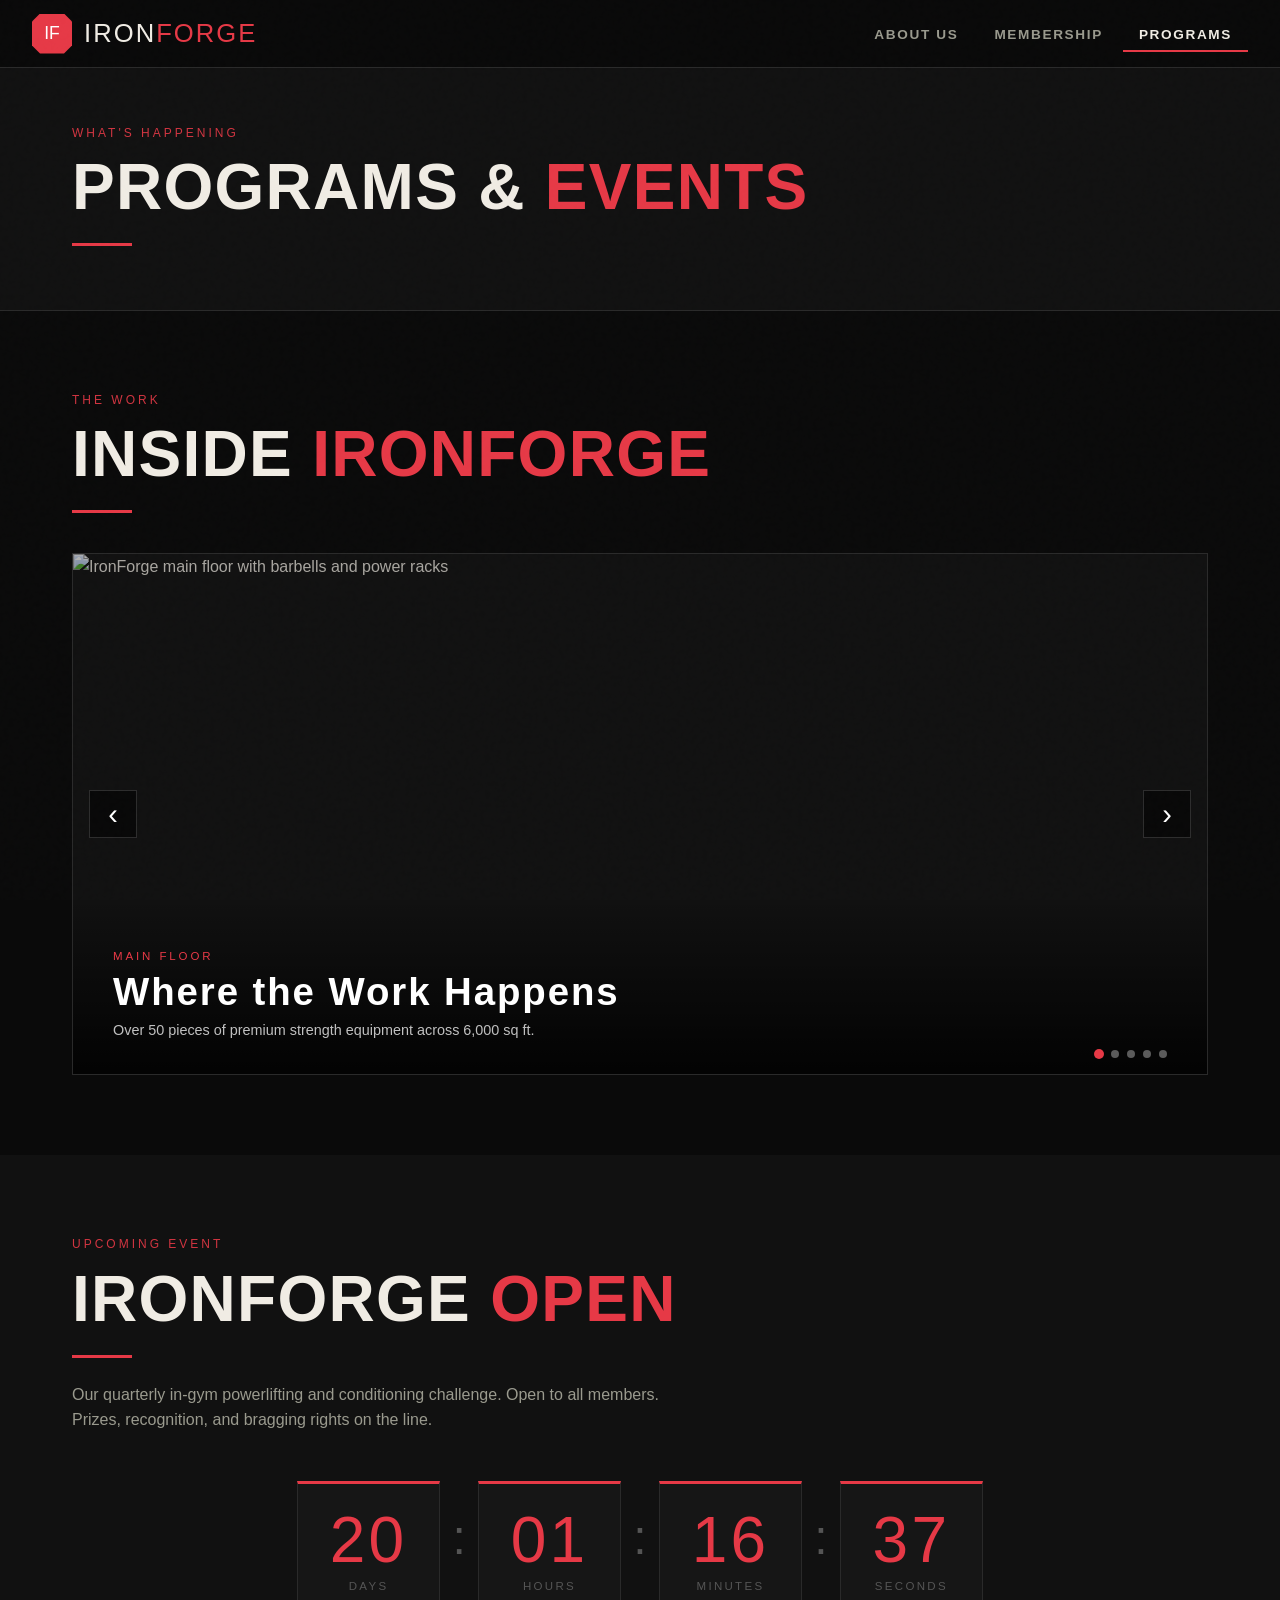
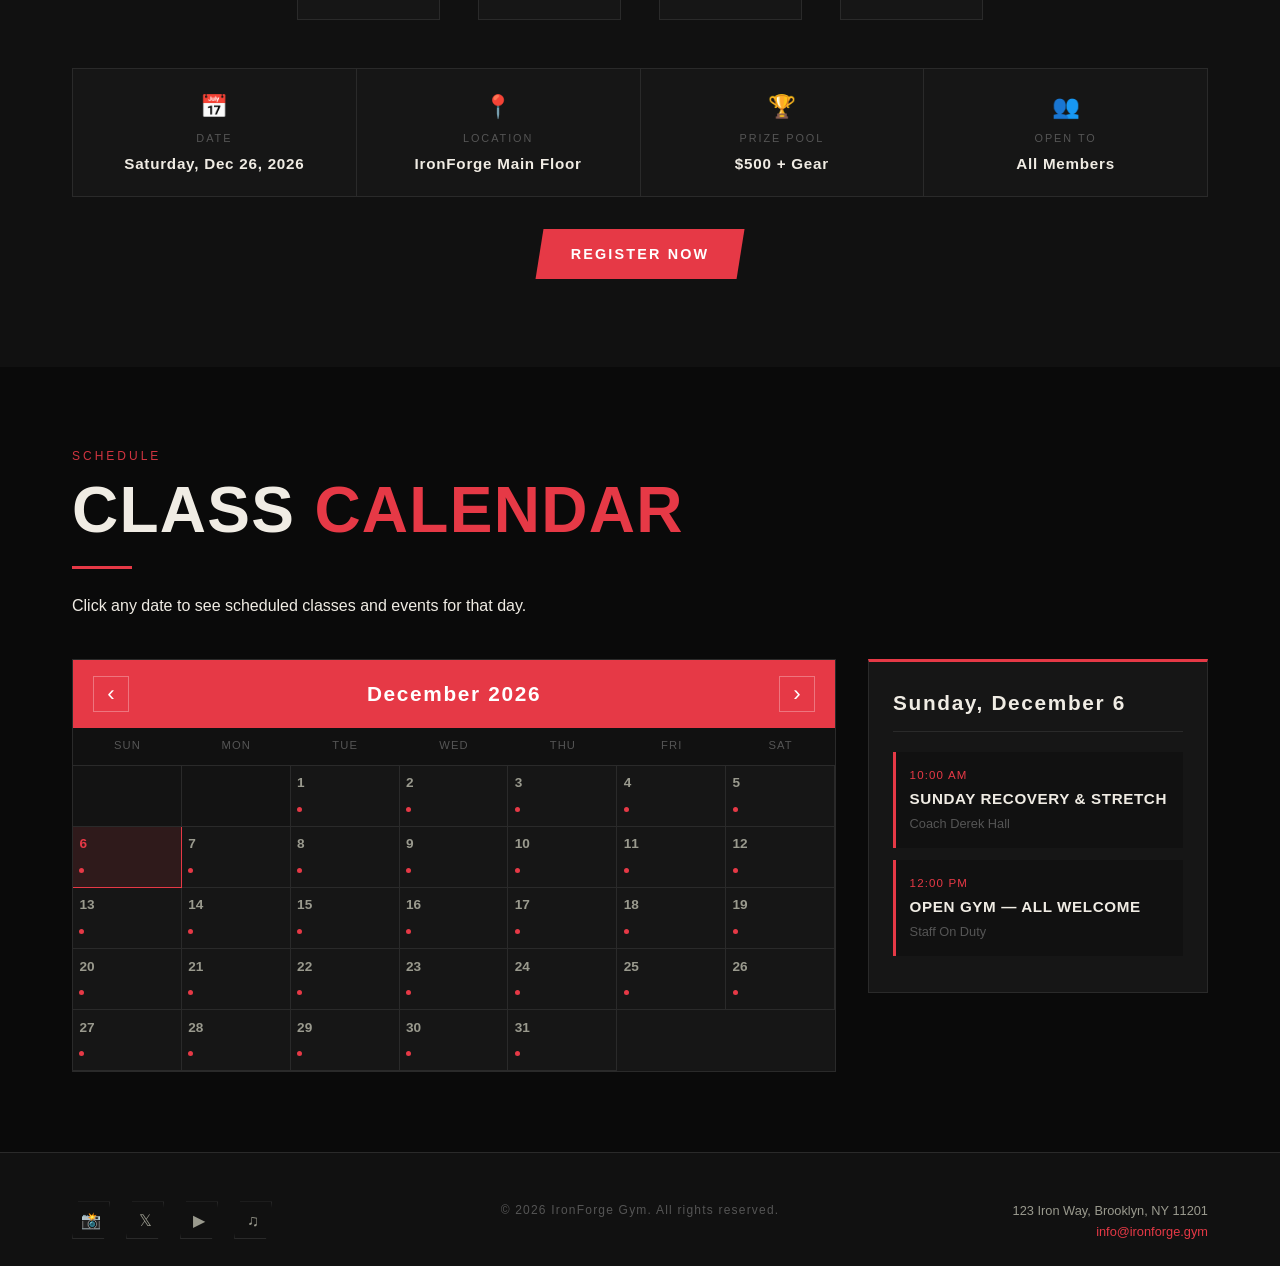
==== commit 760e93c3: "Update creativity.html" ====
--- a/creativity.html
+++ b/creativity.html
@@ -1,8 +1,8 @@
 <!DOCTYPE html>
 <html lang="en">
 <head>
-  <meta charset="UTF-8" />
-  <meta name="viewport" content="width=device-width, initial-scale=1.0" />
+  <meta charset="UTF-8"/>
+  <meta name="viewport" content="width=device-width, initial-scale=1.0"/>
   <title>IronForge Gym — Programs &amp; Events</title>
   <!-- Requirement: External CSS file -->
   <link rel="stylesheet" href="ironforge.css"/>
